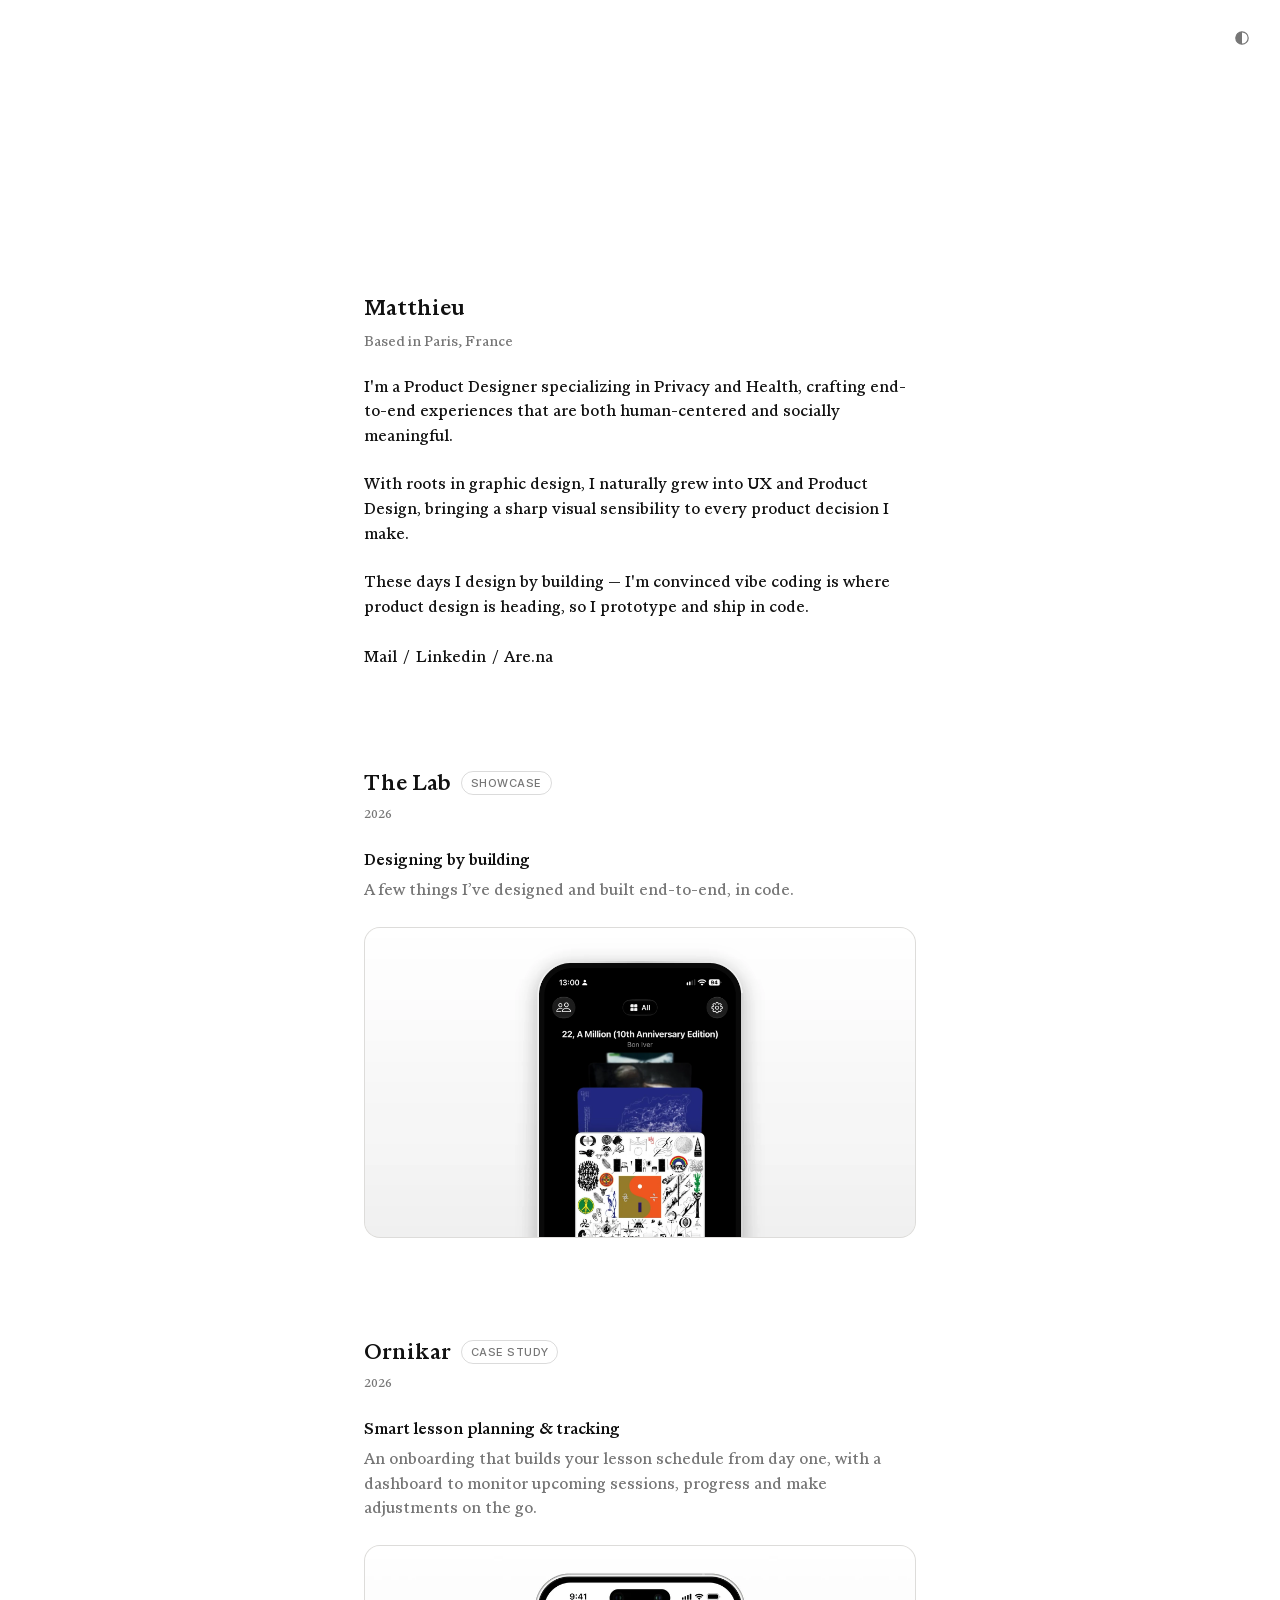
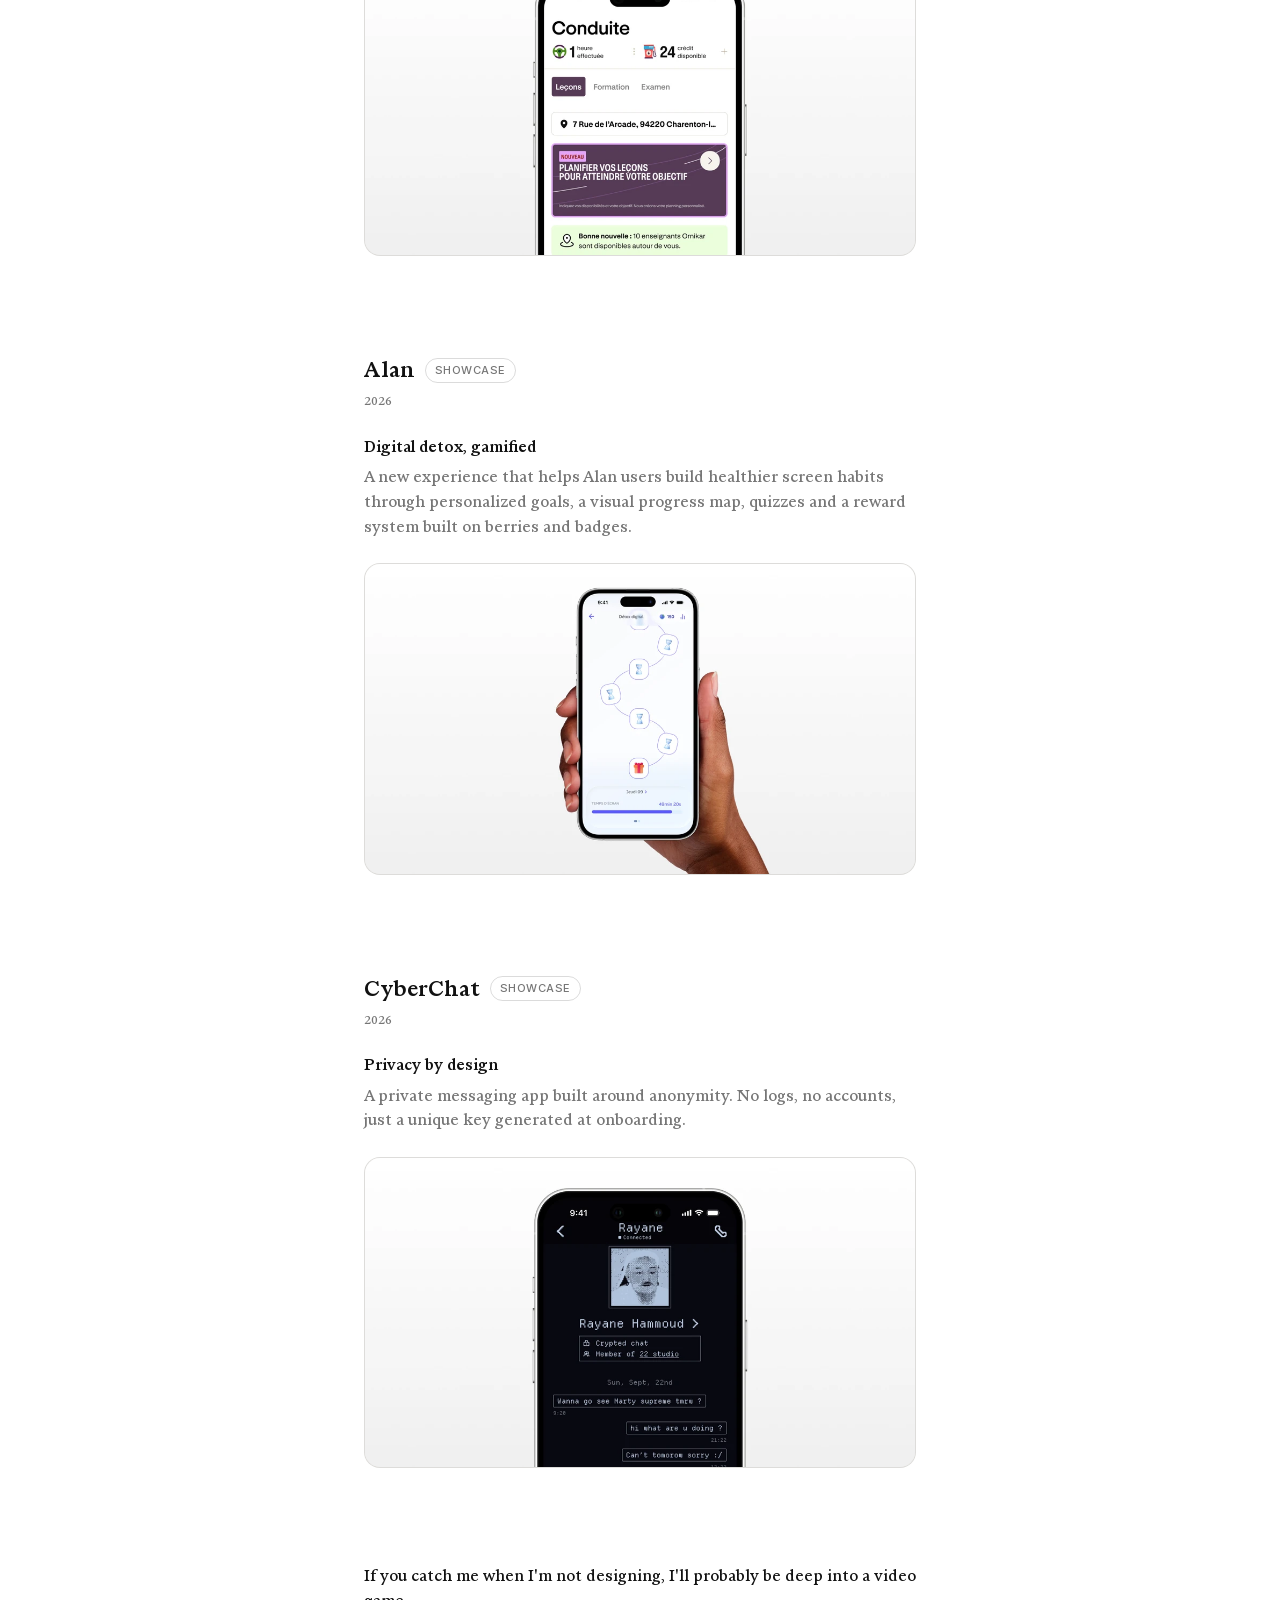
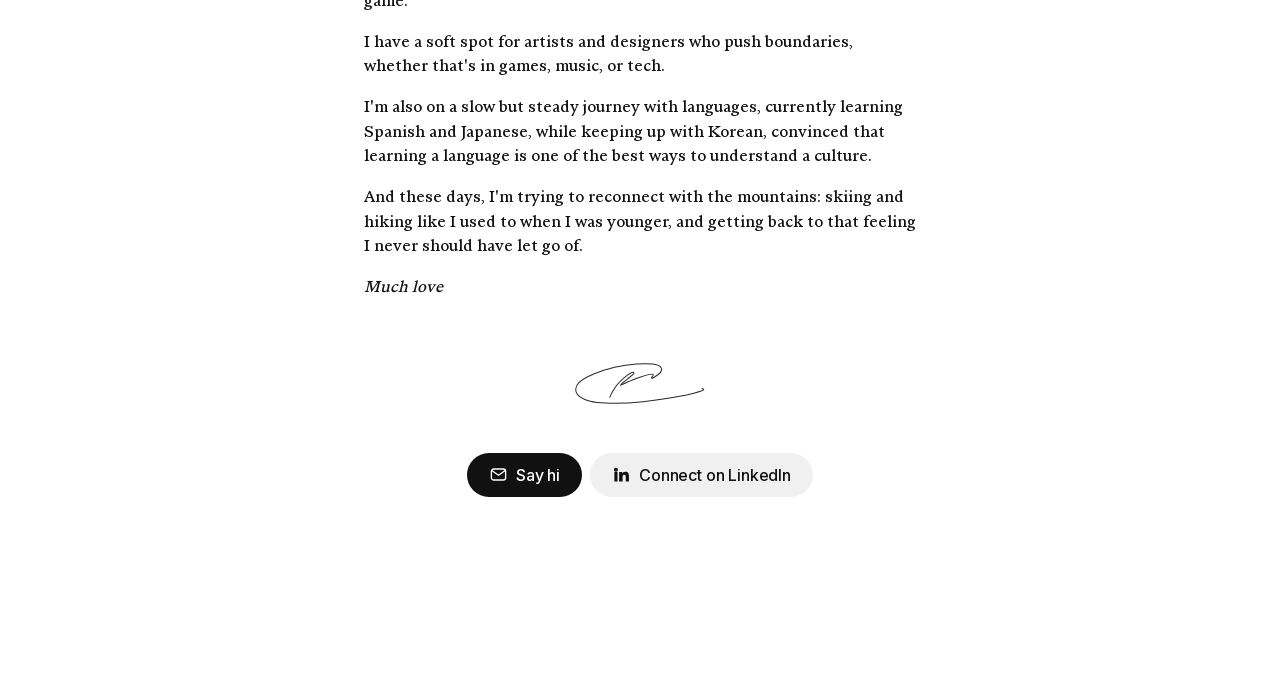
==== index.html @ 9059f162 "Feed: The Lab first, then Ornikar Co-Authored-By: Claude Opus 5.5 (1M context) <noreply@anthropic.co" ====
<!DOCTYPE html>
<html lang="en">
<head>
  <meta charset="UTF-8" />
  <meta name="viewport" content="width=device-width, initial-scale=1.0" />
  <!-- Mark that JS is available, so the scroll-reveal styles only hide content
       when there's a script to reveal it again (content stays visible if JS fails). -->
  <script>document.documentElement.classList.add("js");</script>
  <title>Matthieu — Product Designer</title>
  <meta name="description" content="Matthieu, Product Designer specializing in Privacy and Health, based in Paris, France." />

  <!-- Favicon / touch icon -->
  <link rel="icon" type="image/png" href="images/favicon.png" media="(prefers-color-scheme: light)" />
  <link rel="icon" type="image/png" href="images/favicon-dark.png" media="(prefers-color-scheme: dark)" />
  <link rel="apple-touch-icon" href="apple-touch-icon.png" />

  <!-- Open Graph -->
  <meta property="og:type" content="website" />
  <meta property="og:site_name" content="Matthieu" />
  <meta property="og:title" content="Matthieu — Product Designer" />
  <meta property="og:description" content="Matthieu, Product Designer specializing in Privacy and Health, based in Paris, France." />
  <meta property="og:url" content="https://matthieuc.com/" />
  <meta property="og:image" content="https://matthieuc.com/images/social-preview.png" />
  <meta property="og:image:width" content="4800" />
  <meta property="og:image:height" content="2520" />
  <meta property="og:image:alt" content="Matthieu's Portfolio" />

  <!-- Twitter -->
  <meta name="twitter:card" content="summary_large_image" />
  <meta name="twitter:title" content="Matthieu — Product Designer" />
  <meta name="twitter:description" content="Matthieu, Product Designer specializing in Privacy and Health, based in Paris, France." />
  <meta name="twitter:image" content="https://matthieuc.com/images/social-preview.png" />

  <!-- Apply the saved appearance before first paint (no light flash in dark mode) -->
  <script>try{var t=new URLSearchParams(location.search).get("theme")||localStorage.getItem("theme");if(t==="dark")document.documentElement.dataset.theme="dark";}catch(e){}</script>
  <link rel="stylesheet" href="styles.css?v=10" />
</head>
<body>
  <button type="button" class="theme-toggle" aria-label="Dark mode" aria-pressed="false">
    <svg viewBox="0 0 24 24" fill="none" aria-hidden="true"><circle cx="12" cy="12" r="8.25" stroke="currentColor" stroke-width="1.6"/><path d="M12 3.75a8.25 8.25 0 0 0 0 16.5z" fill="currentColor"/></svg>
  </button>

  <main class="page">

    <!-- ===================== HERO ===================== -->
    <header class="hero reveal">
      <h1 class="hero__name">Matthieu</h1>
      <p class="hero__location">Based in Paris, France</p>
      <p class="hero__bio">
        I'm a Product Designer specializing in Privacy and Health, crafting
        end-to-end experiences that are both human-centered and socially
        meaningful.
      </p>
      <p class="hero__bio">
        With roots in graphic design, I naturally grew into UX and Product
        Design, bringing a sharp visual sensibility to every product decision
        I make.
      </p>
      <p class="hero__bio">
        These days I design by building — I'm convinced vibe coding is where
        product design is heading, so I prototype and ship in code.
      </p>
      <nav class="hero__links">
        <a href="mailto:matthieu.coma@pm.me">Mail</a>
        <span aria-hidden="true">/</span>
        <a href="https://www.linkedin.com/in/matthieu-c-313b34379/" target="_blank" rel="noopener">Linkedin<span class="visually-hidden"> (opens in new tab)</span></a>
        <span aria-hidden="true">/</span>
        <a href="https://www.are.na/isaaaaaaaac" target="_blank" rel="noopener">Are.na<span class="visually-hidden"> (opens in new tab)</span></a>
      </nav>
    </header>

    <!-- ===================== PROJECTS ===================== -->
    <section class="projects" id="projects"></section>

    <!-- ===================== PERSONAL ===================== -->
    <section class="personal reveal">
      <p>If you catch me when I'm not designing, I'll probably be deep into a video game.</p>
      <p>I have a soft spot for artists and designers who push boundaries, whether that's in games, music, or tech.</p>
      <p>I'm also on a slow but steady journey with languages, currently learning Spanish and Japanese, while keeping up with Korean, convinced that learning a language is one of the best ways to understand a culture.</p>
      <p>And these days, I'm trying to reconnect with the mountains: skiing and hiking like I used to when I was younger, and getting back to that feeling I never should have let go of.</p>
      <p class="personal__sign">Much love</p>
    </section>

    <!-- ===================== FOOTER ===================== -->
    <div class="signature reveal" role="button" tabindex="0" aria-label="Matthieu's signature — activate to replay the animation">
      <svg class="signature__svg" viewBox="0 0 193 61" fill="none" xmlns="http://www.w3.org/2000/svg" aria-hidden="true">
        <path class="signature__path" d="M 51.667 50.972 C 52.39 48.625 53.471 45.733 59.34 36.609 C 65.12 27.624 73.394 21.452 78.272 17.748 C 82.1 14.841 85.714 13.659 86.535 13.833 C 91.646 14.916 75.818 24.832 70.698 29.405 C 69.078 30.853 67.976 32.31 67.609 32.764 C 66.936 33.597 71.753 31.24 78.69 27.903 C 83.392 25.641 90.828 22.952 96.499 21.026 C 111.117 16.059 115.245 16.556 115.702 16.912 C 117.248 18.117 113.805 20.713 113.71 21.8 C 113.481 24.412 118.859 20.365 123.563 17.023 C 126.848 14.688 128.473 12.034 128.655 10.227 C 128.837 8.421 127.935 6.958 126.764 5.695 C 124.977 3.767 121.788 2.611 115.039 1.616 C 109.938 0.865 101.295 0.801 91.301 1.423 C 81.307 2.045 70.188 3.66 58.81 6.374 C 47.433 9.089 36.135 12.855 27.804 16.319 C 14.086 22.024 8.022 27.05 5.493 29.397 C 2.777 31.917 1.311 35.196 1.036 38.718 C 0.717 42.812 2.572 45.532 3.743 46.886 C 8.816 52.748 17.234 55.314 22.636 56.757 C 26.567 57.807 33.059 58.917 45.89 59.474 C 58.721 60.032 77.731 59.852 100.974 57.428 C 124.217 55.005 151.118 50.342 166.052 47.581 C 186.79 42.647 190.421 40.652 191.238 39.568 C 191.339 39.022 190.801 38.484 188.616 37.929" fill="none" stroke="currentColor" stroke-width="1.5" stroke-linecap="round" stroke-miterlimit="10"/>
      </svg>
    </div>

    <footer class="footer reveal">
      <a class="btn btn--primary" href="mailto:matthieu.coma@pm.me">
        <svg class="btn__icon" viewBox="0 0 24 24" fill="none" stroke="currentColor" stroke-width="1.7" stroke-linecap="round" stroke-linejoin="round" aria-hidden="true">
          <rect x="3" y="5" width="18" height="14" rx="3"/>
          <path d="M3.5 7l8.5 6 8.5-6"/>
        </svg>
        <span>Say hi</span>
      </a>
      <a class="btn btn--secondary" href="https://www.linkedin.com/in/matthieu-c-313b34379/" target="_blank" rel="noopener">
        <svg class="btn__icon" viewBox="0 0 24 24" fill="currentColor" aria-hidden="true">
          <path d="M4.98 3.5a2.5 2.5 0 1 1-.02 5 2.5 2.5 0 0 1 .02-5zM3 8.98h4v12H3v-12zM9 8.98h3.8v1.64h.05c.53-1 1.83-2.05 3.77-2.05 4.03 0 4.78 2.65 4.78 6.1v6.31h-4v-5.6c0-1.34-.02-3.06-1.86-3.06-1.87 0-2.15 1.46-2.15 2.96v5.7H9v-12z"/>
        </svg>
        <span>Connect on LinkedIn</span><span class="visually-hidden"> (opens in new tab)</span>
      </a>
    </footer>

  </main>

  <script src="data.js?v=6"></script>
  <script src="script.js?v=4"></script>
</body>
</html>
---- styles.css ----
/* ============================================================
   matthieuc.com — recreation
   Type:  ABC Marist (serif, body)  +  Inter (sans, badges & labels)
   ============================================================ */

/* Inter, self-hosted (Latin subset): variable weight + optical size, so large
   text gets Inter's tighter display cut automatically (font-optical-sizing: auto) */
@font-face {
  font-family: "Inter";
  src: url("fonts/Inter-opsz-wght-latin.woff2") format("woff2");
  font-weight: 100 900;
  font-style: normal;
  font-display: swap;
}
@font-face {
  font-family: "ABC Marist";
  src: url("fonts/ABCMarist-Book.woff2") format("woff2"),
       url("fonts/ABCMarist-Book.woff") format("woff");
  font-weight: 350;
  font-style: normal;
  font-display: swap;
}
@font-face {
  font-family: "ABC Marist";
  src: url("fonts/ABCMarist-Regular.woff2") format("woff2"),
       url("fonts/ABCMarist-Regular.woff") format("woff");
  font-weight: 400;
  font-style: normal;
  font-display: swap;
}
@font-face {
  font-family: "ABC Marist";
  src: url("fonts/ABCMarist-Medium.woff2") format("woff2"),
       url("fonts/ABCMarist-Medium.woff") format("woff");
  font-weight: 500;
  font-style: normal;
  font-display: swap;
}

:root {
  --bg: #ffffff;
  --ink: #111111;
  --muted: #767676;              /* ≥4.5:1 on white (WCAG AA body text) */
  --image-space: #f0efec;
  --radius: 16px;                 /* Apple-style rounded card */
  --hairline: rgba(0, 0, 0, 0.08); /* subtle 1px border */
  --serif: "ABC Marist", "Times New Roman", Times, Georgia, serif;
  --sans: "Inter", "Inter Placeholder", -apple-system, system-ui, sans-serif;
  --col: 600px;

  /* 8-pt spacing scale (Apple HIG) — step N = N×8px */
  --s-1: 8px;
  --s-2: 16px;
  --s-3: 24px;
  --s-4: 32px;
  --s-5: 40px;
  --s-6: 48px;
  --s-7: 56px;
  --s-8: 64px;
  --s-11: 88px;
  --s-12: 96px;
  --s-14: 112px;
  --s-15: 120px;
  --s-18: 144px;
  --s-20: 160px;

  /* Focus ring — solid so it clears 3:1 against white (WCAG 2.2 non-text) */
  --focus-ring: #0066ff;

  /* Capsule buttons */
  --btn-primary-bg: #111111;
  --btn-primary-bg-hover: #2a2a2a;
  --btn-primary-ink: #ffffff;
  --btn-secondary-bg: #f0f0f0;
  --btn-secondary-bg-hover: #e6e6e6;
  --btn-secondary-ink: #111111;
  --badge-border: rgba(0, 0, 0, 0.14);
}

/* Dark mode — set on <html> by the inline head script (saved choice) and the
   toggle on the feed. Apple dark palette: true black, #f5f5f7 label,
   #a1a1a6 secondary label (≥7:1 on black). */
:root[data-theme="dark"] {
  color-scheme: dark;
  --bg: #000000;
  --ink: #f5f5f7;
  --muted: #a1a1a6;
  --image-space: #1c1c1e;
  --hairline: rgba(255, 255, 255, 0.12);
  --focus-ring: #4da3ff;
  --btn-primary-bg: #f5f5f7;
  --btn-primary-bg-hover: #ffffff;
  --btn-primary-ink: #000000;
  --btn-secondary-bg: #1c1c1e;
  --btn-secondary-bg-hover: #2c2c2e;
  --btn-secondary-ink: #f5f5f7;
  --badge-border: rgba(255, 255, 255, 0.2);
}

* { box-sizing: border-box; margin: 0; padding: 0; }

html { -webkit-font-smoothing: antialiased; -moz-osx-font-smoothing: grayscale; text-rendering: optimizeLegibility; }

body {
  background: var(--bg);
  color: var(--ink);
  transition: background-color .3s ease, color .3s ease;
  font-family: var(--serif);
  font-weight: 400;
  line-height: 1.5;
}

a { color: inherit; }

/* Visually hidden but available to assistive tech (skip-to-content headings etc.) */
.visually-hidden {
  position: absolute;
  width: 1px; height: 1px;
  margin: -1px; padding: 0; border: 0;
  clip: rect(0 0 0 0);
  clip-path: inset(50%);
  overflow: hidden;
  white-space: nowrap;
}

.page {
  max-width: var(--col);
  margin: 0 auto;
  /* Center the intro in the viewport (self-adjusting to screen height) with the
     top space only, so the gap to the first project stays normal. ~50vh minus
     half the intro's height. */
  padding: max(48px, calc(50vh - 160px)) var(--s-3) 200px;
}

/* ---------------- Hero ---------------- */
.hero { margin-bottom: var(--s-12); }

.hero__name {
  font-family: var(--serif);
  font-size: 24px;
  font-weight: 500;
  letter-spacing: 0;
  margin-bottom: 4px;         /* name → location: tight pair */
}

.hero__location {
  font-family: var(--serif);
  color: var(--muted);
  font-size: 15px;
  margin-bottom: 22px;        /* clear gap before the bio */
}

.hero__bio {
  font-family: var(--serif);
  font-size: 17px;
  line-height: 1.45;
  margin-bottom: var(--s-3);
}

.hero__links {
  font-family: var(--serif);
  font-size: 17px;
  margin-top: var(--s-1);
}
.hero__links a { text-decoration: none; transition: opacity .2s; }
.hero__links a:hover { opacity: .55; }
.hero__links span { color: var(--ink); padding: 0 2px; }

/* ---------------- Projects list ---------------- */
.projects {
  display: flex;
  flex-direction: column;
  gap: var(--s-12);
}

.project {
  display: block;
  cursor: pointer;
  border-radius: var(--radius);
  outline: none;
  color: inherit;
  text-decoration: none;
  -webkit-tap-highlight-color: transparent;
}
.project:focus-visible { outline: 3px solid var(--focus-ring); outline-offset: 8px; }

.project__head {
  display: flex;
  align-items: center;
  gap: 10px;
  margin-bottom: 4px;         /* title → year: tight pair */
}
.project__name {
  font-family: var(--serif);
  font-size: 24px;
  font-weight: 500;
  letter-spacing: 0;
}
.project__badge {
  font-family: var(--sans);
  font-size: 11px;
  font-weight: 500;
  letter-spacing: 0.04em;
  text-transform: uppercase;
  color: var(--muted);
  border: 1px solid var(--badge-border);
  padding: 3px 9px;
  border-radius: 999px;
  white-space: nowrap;
}
.project__year {
  font-family: var(--serif);
  font-size: 13px;
  color: var(--muted);
  margin-bottom: 22px;        /* clear gap before the tagline group */
}
.project__tagline {
  font-family: var(--serif);
  font-weight: 500;
  font-size: 17px;
  margin-bottom: 6px;         /* tagline → description: tight pair */
}
.project__desc {
  font-family: var(--serif);
  font-weight: 400;
  font-size: 17px;
  line-height: 1.45;
  color: var(--muted);
  margin-bottom: var(--s-3);  /* description → image */
}

.project__image {
  background: var(--image-space);
  border-radius: var(--radius);
  border: 1px solid var(--hairline);
  overflow: hidden;
  transition: transform .3s cubic-bezier(.2,.8,.25,1);
}
.project__image img { display: block; width: 100%; height: auto; }
.project:hover .project__image {
  transform: scale(1.02);
}
.project:active .project__image { transform: scale(1.005); }

/* ---------------- Personal ---------------- */
.personal {
  margin-top: var(--s-12);
  display: flex;
  flex-direction: column;
  gap: var(--s-2);
  font-family: var(--serif);
  font-size: 17px;
  line-height: 1.45;
  color: var(--ink);
}
.personal__sign { font-style: italic; }

/* ---------------- Signature ---------------- */
.signature {
  margin-top: var(--s-8);
  display: flex;
  justify-content: center;
}
.signature__svg { width: 130px; height: auto; opacity: .9; color: inherit; cursor: pointer; display: block; overflow: visible; }
.signature:focus-visible { outline: 3px solid var(--focus-ring); outline-offset: 10px; border-radius: 8px; }
/* Hidden until it scrolls into view; JS sets --len to the exact path length. */
.signature__path {
  stroke-dasharray: var(--len, 2000);
  stroke-dashoffset: var(--len, 2000);
}
.signature.in .signature__path {
  transition: stroke-dashoffset 1.7s cubic-bezier(.65, 0, .35, 1);
  stroke-dashoffset: 0;
}
@media (prefers-reduced-motion: reduce) {
  body { transition: none; }
  /* Show the finished signature, no drawing */
  .signature__path { stroke-dasharray: none; stroke-dashoffset: 0; transition: none; }
}

/* ---------------- Footer / buttons (Apple HIG) ---------------- */
.footer {
  margin-top: var(--s-6);
  display: flex;
  gap: var(--s-1);
  flex-wrap: wrap;
  justify-content: center;
}

/* Capsule buttons: system font, ≥44pt hit target, medium weight */
.btn {
  display: inline-flex;
  align-items: center;
  justify-content: center;
  gap: 8px;
  min-height: 44px;
  padding: 0 22px;
  border-radius: 999px;
  font-family: -apple-system, BlinkMacSystemFont, "SF Pro Text", "Inter", system-ui, sans-serif;
  font-size: 16px;
  font-weight: 500;
  letter-spacing: -0.01em;
  line-height: 1;
  text-decoration: none;
  cursor: pointer;
  -webkit-tap-highlight-color: transparent;
  transition: background-color .18s ease, transform .1s ease, opacity .18s ease;
}
.btn:active { transform: scale(0.97); }
.btn:focus-visible { outline: 3px solid var(--focus-ring); outline-offset: 2px; }

.btn__icon { width: 19px; height: 19px; flex: none; }

/* Primary — filled */
.btn--primary { background: var(--btn-primary-bg); color: var(--btn-primary-ink); }
.btn--primary:hover { background: var(--btn-primary-bg-hover); }

/* Secondary — subtle gray fill (systemGray6 style) */
.btn--secondary { background: var(--btn-secondary-bg); color: var(--btn-secondary-ink); }
.btn--secondary:hover { background: var(--btn-secondary-bg-hover); }

/* ---------------- Appearance toggle (feed, top-right) ---------------- */
.theme-toggle {
  position: fixed; top: 16px; right: 16px; z-index: 10;
  width: 44px; height: 44px;                 /* full hit target, small glyph */
  display: grid; place-items: center;
  border: 0; border-radius: 50%;
  background: transparent;
  color: var(--muted);
  cursor: pointer;
  -webkit-tap-highlight-color: transparent;
  transition: color .2s ease, background-color .2s ease, transform .1s ease;
}
.theme-toggle:hover { color: var(--ink); background: var(--hairline); }
.theme-toggle:active { transform: scale(0.94); }
.theme-toggle:focus-visible { outline: 3px solid var(--focus-ring); outline-offset: 2px; }
.theme-toggle svg { width: 18px; height: 18px; display: block; }

/* ---------------- Reveal animation ---------------- */
/* Only hide when JS is available (the IntersectionObserver reveals them);
   without JS the content stays visible instead of being stuck at opacity 0. */
.js .reveal, .js .project {
  opacity: 0;
  transform: translateY(14px);
  transition: opacity .5s ease, transform .5s cubic-bezier(.2,.8,.25,1);
}
.reveal.in, .project.in { opacity: 1; transform: none; }

/* ---------------- Responsive ---------------- */
@media (max-width: 640px) {
  .page { padding: 140px 24px 120px; }
  .hero { margin-bottom: 90px; }
  .projects { gap: 100px; }
}

@media (max-width: 460px) {
  .page { padding: 120px 20px 100px; }
  .footer { flex-direction: column; align-items: stretch; }
  .footer .btn { width: 100%; }
}

@media (prefers-reduced-motion: reduce) {
  * { animation: none !important; transition: none !important; }
  .reveal, .project { opacity: 1; transform: none; }
}
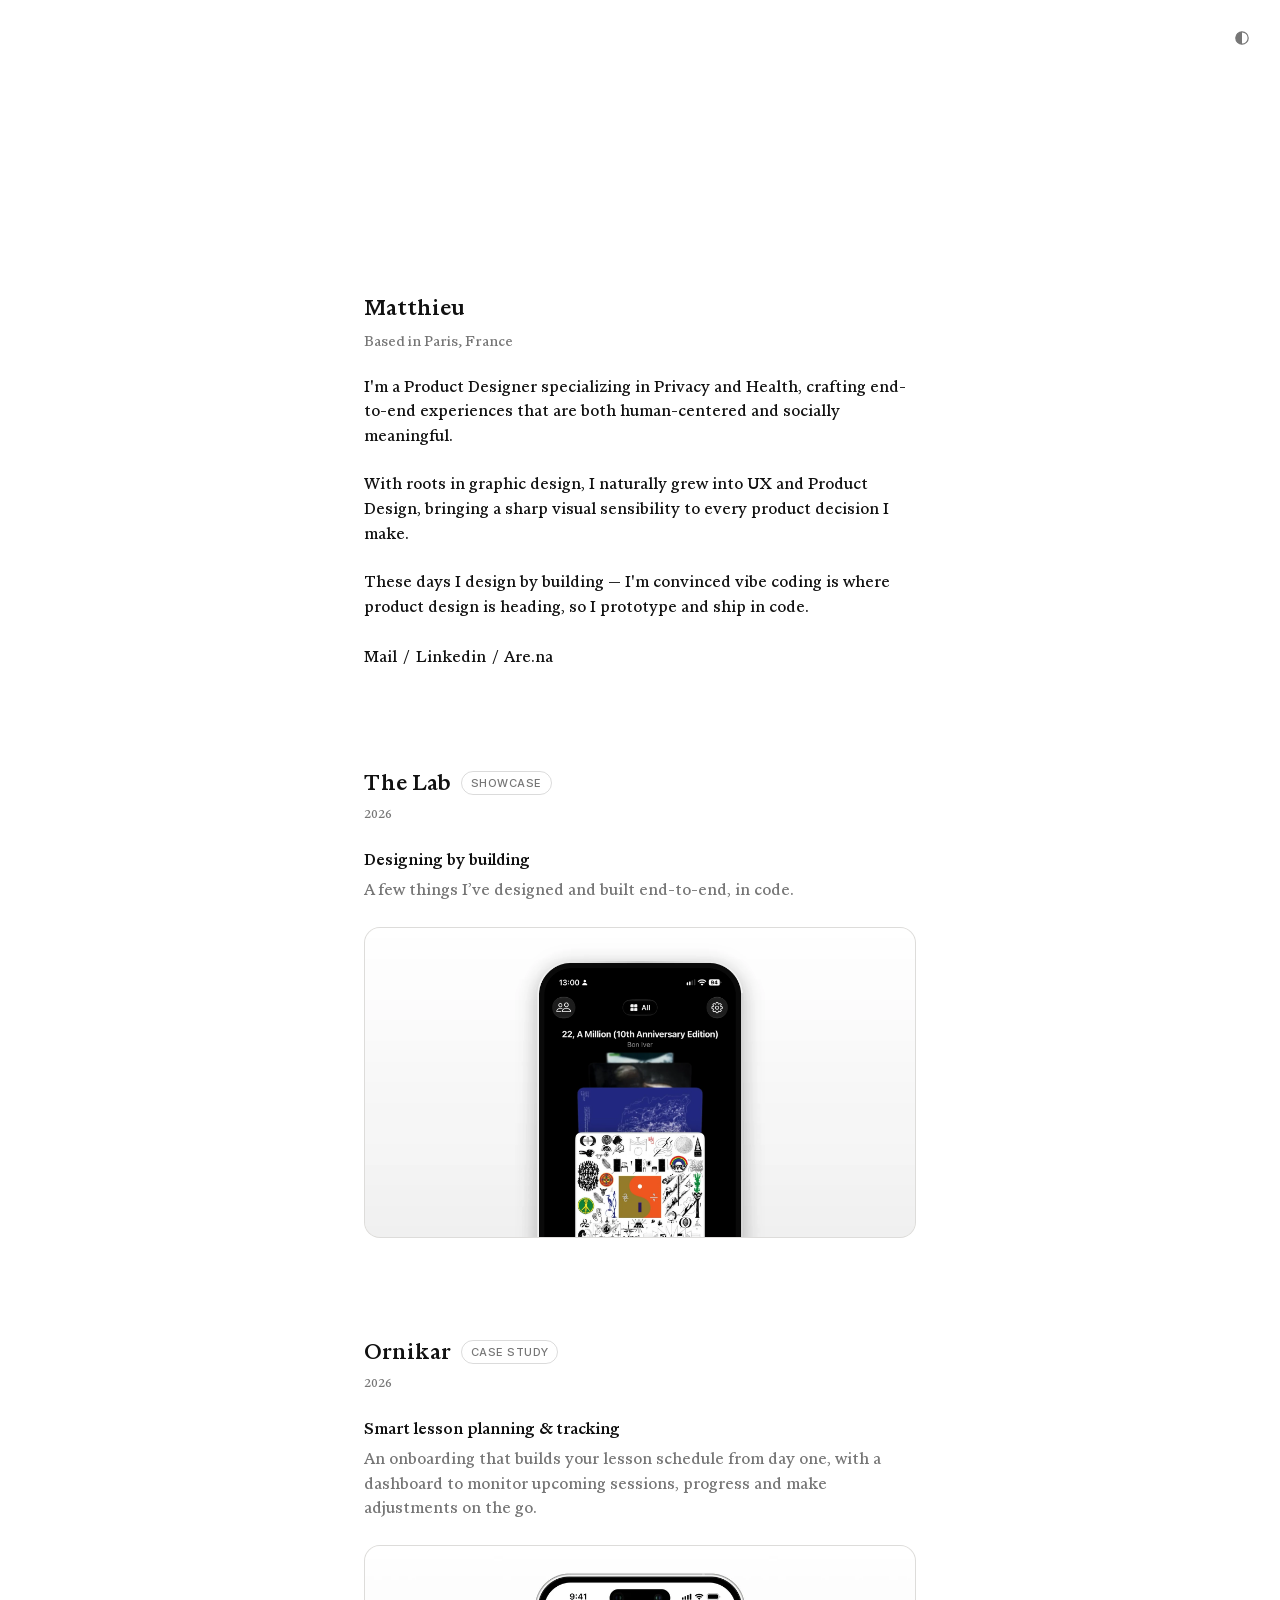
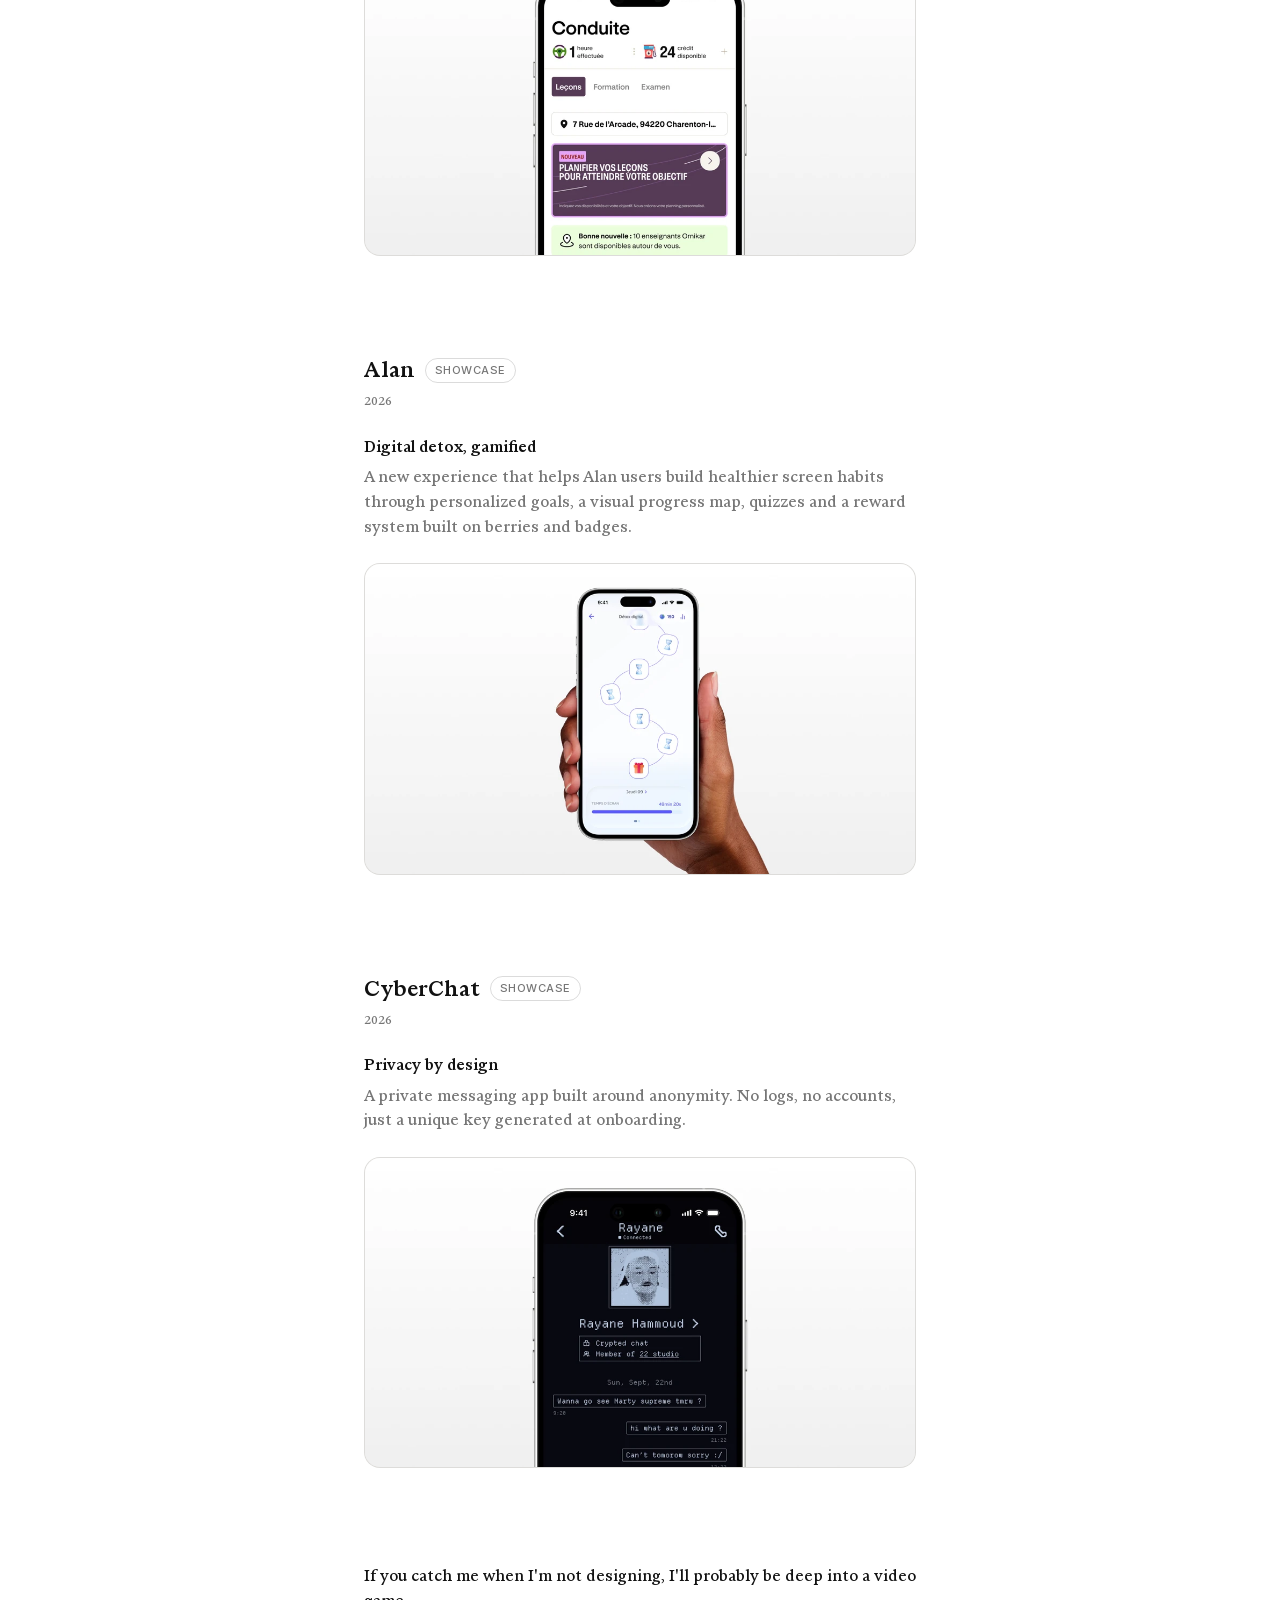
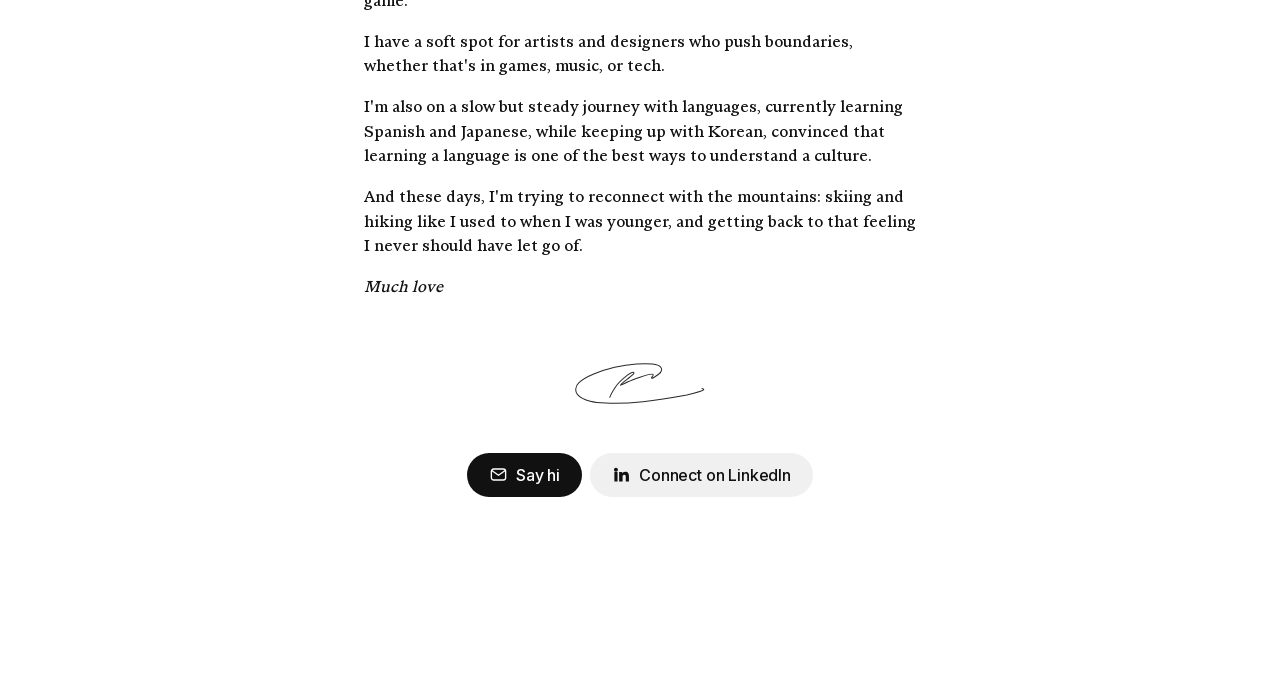
==== commit 8867ba25: "Pointer layer: copy email, context menu, edges, More projects - Email links: hover names the address" ====
--- a/index.html
+++ b/index.html
@@ -33,7 +33,22 @@
 
   <!-- Apply the saved appearance before first paint (no light flash in dark mode) -->
   <script>try{var t=new URLSearchParams(location.search).get("theme")||localStorage.getItem("theme");if(t==="dark")document.documentElement.dataset.theme="dark";}catch(e){}</script>
-  <link rel="stylesheet" href="styles.css?v=10" />
+  <!-- Back from a case page: the case page pulls away as the feed settles in
+       (styles.css "Return from a case page"). Native cross-document view
+       transition where supported; a plain fade-up elsewhere. -->
+  <script>(function(){
+    var R=document.documentElement,vt="CSSViewTransitionRule" in window;
+    function flag(){try{var b=sessionStorage.getItem("back");sessionStorage.removeItem("back");return !!b;}catch(x){return false;}}
+    // Opt in only for the return trip, so forward links never start one.
+    function arm(){if(!flag())return;if(!vt){R.classList.remove("returning");void R.offsetWidth;R.classList.add("returning");return;}
+      var s=document.createElement("style");s.id="vt-opt-in";s.textContent="@view-transition{navigation:auto}";document.head.appendChild(s);}
+    arm();
+    addEventListener("pageshow",function(e){if(e.persisted)arm();});
+    addEventListener("pagereveal",function(e){var s=document.getElementById("vt-opt-in"),t=e.viewTransition;if(s)s.remove();if(!t)return;
+      t.ready.catch(function(){});R.classList.add("vt-back");t.finished.finally(function(){R.classList.remove("vt-back");});});
+  })();</script>
+  <link rel="stylesheet" href="styles.css?v=14" />
+  <link rel="stylesheet" href="cursor.css?v=1" />
 </head>
 <body>
   <button type="button" class="theme-toggle" aria-label="Dark mode" aria-pressed="false">
@@ -107,6 +122,7 @@
   </main>
 
   <script src="data.js?v=6"></script>
-  <script src="script.js?v=4"></script>
+  <script src="script.js?v=7"></script>
+  <script src="cursor.js?v=2"></script>
 </body>
 </html>
--- a/styles.css
+++ b/styles.css
@@ -63,6 +63,11 @@
   --s-15: 120px;
   --s-18: 144px;
   --s-20: 160px;
+
+  /* Motion: one curve for anything that moves (the iOS sheet curve: fast
+     start, long settle, no overshoot); plain `ease` for colour and opacity.
+     Press feedback 120ms · state changes ≤300ms · page/zoom moves ≤500ms */
+  --ease-out: cubic-bezier(.32, .72, 0, 1);
 
   /* Focus ring — solid so it clears 3:1 against white (WCAG 2.2 non-text) */
   --focus-ring: #0066ff;
@@ -162,7 +167,7 @@
   font-size: 17px;
   margin-top: var(--s-1);
 }
-.hero__links a { text-decoration: none; transition: opacity .2s; }
+.hero__links a { text-decoration: none; transition: opacity .2s ease; }
 .hero__links a:hover { opacity: .55; }
 .hero__links span { color: var(--ink); padding: 0 2px; }
 
@@ -234,13 +239,11 @@
   border-radius: var(--radius);
   border: 1px solid var(--hairline);
   overflow: hidden;
-  transition: transform .3s cubic-bezier(.2,.8,.25,1);
+  transition: transform .12s var(--ease-out);
 }
 .project__image img { display: block; width: 100%; height: auto; }
-.project:hover .project__image {
-  transform: scale(1.02);
-}
-.project:active .project__image { transform: scale(1.005); }
+/* no hover growth (the cursor already says it's a link); a press settles it a touch */
+.project:active .project__image { transform: scale(.985); }
 
 /* ---------------- Personal ---------------- */
 .personal {
@@ -304,7 +307,7 @@
   text-decoration: none;
   cursor: pointer;
   -webkit-tap-highlight-color: transparent;
-  transition: background-color .18s ease, transform .1s ease, opacity .18s ease;
+  transition: background-color .18s ease, transform .12s var(--ease-out), opacity .18s ease;
 }
 .btn:active { transform: scale(0.97); }
 .btn:focus-visible { outline: 3px solid var(--focus-ring); outline-offset: 2px; }
@@ -329,22 +332,49 @@
   color: var(--muted);
   cursor: pointer;
   -webkit-tap-highlight-color: transparent;
-  transition: color .2s ease, background-color .2s ease, transform .1s ease;
+  transition: color .2s ease, background-color .2s ease, transform .12s var(--ease-out);
 }
 .theme-toggle:hover { color: var(--ink); background: var(--hairline); }
 .theme-toggle:active { transform: scale(0.94); }
 .theme-toggle:focus-visible { outline: 3px solid var(--focus-ring); outline-offset: 2px; }
 .theme-toggle svg { width: 18px; height: 18px; display: block; }
 
-/* ---------------- Reveal animation ---------------- */
-/* Only hide when JS is available (the IntersectionObserver reveals them);
-   without JS the content stays visible instead of being stuck at opacity 0. */
+/* ---------------- Entrance ---------------- */
+/* One page-load sequence: what's in view rises in, top to bottom (script.js
+   sets --d per element); everything below the fold is simply there when you
+   scroll to it. The signature is the exception: it draws when it comes into
+   view. Only hidden when JS is available, so without JS nothing is stuck at
+   opacity 0. */
 .js .reveal, .js .project {
   opacity: 0;
-  transform: translateY(14px);
-  transition: opacity .5s ease, transform .5s cubic-bezier(.2,.8,.25,1);
-}
-.reveal.in, .project.in { opacity: 1; transform: none; }
+  transform: translateY(12px);
+}
+.reveal.in, .project.in {
+  opacity: 1; transform: none;
+  transition: opacity .5s ease var(--d, 0ms), transform .6s var(--ease-out) var(--d, 0ms);
+}
+.reveal.in.is-static, .project.in.is-static { transition: none; }
+
+/* ---------------- Return from a case page ---------------- */
+/* A camera pulling back: the case page eases away (shrinks a touch, fades)
+   while the feed settles in from just past full size. One critically damped
+   curve, no overshoot. Only the case page's Back link opts in (case.js), so
+   the forward hero morph is untouched. */
+::view-transition { background: var(--bg); }
+html.vt-back::view-transition-old(root) {
+  animation: vt-leave .28s cubic-bezier(.4, 0, 1, 1) both;
+}
+html.vt-back::view-transition-new(root) {
+  animation: vt-settle .5s var(--ease-out) .1s both;
+}
+@keyframes vt-leave  { 70% { opacity: 0; } to { opacity: 0; transform: scale(.97); } } /* gone before the feed is half in: no double exposure */
+@keyframes vt-settle { from { opacity: 0; transform: scale(1.02); } }
+/* The feed was already seen: no scroll-reveal replay under the transition. */
+html.vt-back .reveal, html.vt-back .project { opacity: 1; transform: none; transition: none; }
+
+/* Fallback (no cross-document view transitions): the feed fades up. */
+html.returning body { animation: feed-return .4s var(--ease-out) both; }
+@keyframes feed-return { from { opacity: 0; } }
 
 /* ---------------- Responsive ---------------- */
 @media (max-width: 640px) {
--- a/cursor.css
+++ b/cursor.css
@@ -0,0 +1,78 @@
+/* ============================================================
+   Pointer layer (cursor.js): the capsule that names what's under the
+   pointer, the project context menu, and the edge tabs on case pages.
+   Pointer-only: nothing here shows on touch screens.
+   ============================================================ */
+
+/* Capsule: black on light pages, light on dark ones */
+.cx-cap {
+  position: fixed; left: 0; top: 0; z-index: 1200;
+  display: inline-flex; align-items: center; gap: 8px;
+  height: 32px; padding: 0 14px; border-radius: 999px;
+  background: rgba(17, 17, 17, 0.92); color: #fff;
+  -webkit-backdrop-filter: blur(12px); backdrop-filter: blur(12px);
+  box-shadow: 0 6px 20px rgba(0, 0, 0, 0.12);
+  font: 500 13px/1 "Inter", system-ui, sans-serif; letter-spacing: 0; white-space: nowrap;
+  pointer-events: none;
+  opacity: 0; transform: scale(0.94);
+  transition: opacity .16s ease, transform .24s cubic-bezier(.2, .9, .25, 1.1);
+}
+.cx-cap.is-on { opacity: 1; transform: none; }
+.cx-cap .cx-mute { color: rgba(255, 255, 255, 0.55); }
+.cx-cap .cx-div { width: 1px; height: 14px; background: rgba(255, 255, 255, 0.22); }
+.cx-cap .cx-key {
+  display: inline-grid; place-items: center; min-width: 20px; height: 20px; padding: 0 6px; margin-right: -6px;
+  border-radius: 6px; background: rgba(255, 255, 255, 0.16); font-size: 11px; font-weight: 600;
+}
+.cx-cap .cx-thumb { width: 40px; height: 24px; margin-left: -10px; border-radius: 999px 6px 6px 999px; object-fit: cover; display: block; }
+.cx-cap svg { display: block; flex: none; }
+:root[data-theme="dark"] .cx-cap { background: rgba(245, 245, 247, 0.94); color: #111; box-shadow: 0 6px 20px rgba(0, 0, 0, 0.4); }
+:root[data-theme="dark"] .cx-cap .cx-mute { color: rgba(0, 0, 0, 0.5); }
+:root[data-theme="dark"] .cx-cap .cx-div { background: rgba(0, 0, 0, 0.16); }
+:root[data-theme="dark"] .cx-cap .cx-key { background: rgba(0, 0, 0, 0.08); }
+
+/* Context menu (right-click on a project card) */
+.cx-menu {
+  position: fixed; left: 0; top: 0; z-index: 1200;
+  min-width: 220px; padding: 5px; border-radius: 12px;
+  background: rgba(246, 246, 246, 0.84);
+  -webkit-backdrop-filter: blur(24px) saturate(1.8); backdrop-filter: blur(24px) saturate(1.8);
+  box-shadow: 0 0 0 0.5px rgba(0, 0, 0, 0.18), 0 10px 36px rgba(0, 0, 0, 0.18);
+  font: 400 13.5px/1 "Inter", system-ui, sans-serif; color: #111;
+  visibility: hidden; opacity: 0; transform: scale(0.96);
+  transition: opacity .12s ease, transform .18s cubic-bezier(.2, .9, .25, 1.1), visibility 0s .18s;
+}
+.cx-menu.is-on { visibility: visible; opacity: 1; transform: none; transition: opacity .12s ease, transform .18s cubic-bezier(.2, .9, .25, 1.1); }
+.cx-item {
+  display: flex; align-items: center; gap: 10px; width: 100%; height: 28px; padding: 0 10px;
+  border: 0; border-radius: 7px; background: none; color: inherit; font: inherit; text-align: left; cursor: default;
+}
+.cx-item svg { width: 15px; height: 15px; flex: none; }
+.cx-item:hover, .cx-item:focus { outline: none; background: #2f6bf0; color: #fff; }
+.cx-menu hr { border: 0; height: 1px; margin: 5px 10px; background: rgba(0, 0, 0, 0.1); }
+:root[data-theme="dark"] .cx-menu { background: rgba(44, 44, 46, 0.84); color: #f5f5f7; box-shadow: 0 0 0 0.5px rgba(255, 255, 255, 0.14), 0 10px 36px rgba(0, 0, 0, 0.5); }
+:root[data-theme="dark"] .cx-menu hr { background: rgba(255, 255, 255, 0.12); }
+
+/* Edge tabs on case pages: back to the feed (left), next project (right) */
+.cx-edge {
+  position: fixed; top: 0; z-index: 900;
+  width: 40px; height: 88px; padding: 0; border: 0; border-radius: 999px; -webkit-appearance: none; appearance: none;
+  display: grid; place-items: center;
+  background: rgba(255, 255, 255, 0.92); color: #111;
+  -webkit-backdrop-filter: blur(12px); backdrop-filter: blur(12px);
+  box-shadow: 0 0 0 0.5px rgba(0, 0, 0, 0.12), 0 8px 24px rgba(0, 0, 0, 0.1);
+  cursor: pointer; opacity: 0; pointer-events: none;
+  transition: opacity .18s ease, transform .34s cubic-bezier(.2, .9, .25, 1.1);
+}
+.cx-edge svg { width: 12px; height: 20px; display: block; }
+.cx-edge--l { left: 10px; transform: translate(-56px, var(--y, 50vh)); }
+.cx-edge--r { right: 10px; transform: translate(56px, var(--y, 50vh)); }
+.cx-edge.is-on { opacity: 1; pointer-events: auto; transform: translate(0, var(--y, 50vh)); }
+.cx-edge:active { transform: translate(0, var(--y, 50vh)) scale(0.94); }
+:root[data-theme="dark"] .cx-edge { background: rgba(44, 44, 46, 0.92); color: #f5f5f7; box-shadow: 0 0 0 0.5px rgba(255, 255, 255, 0.14), 0 8px 24px rgba(0, 0, 0, 0.5); }
+
+@media (prefers-reduced-motion: reduce) {
+  .cx-cap, .cx-cap.is-on, .cx-menu, .cx-menu.is-on { transform: none; transition: opacity .12s ease; }
+  .cx-edge { transition: opacity .12s ease; }
+}
+.cx-menu:focus { outline: none; }
